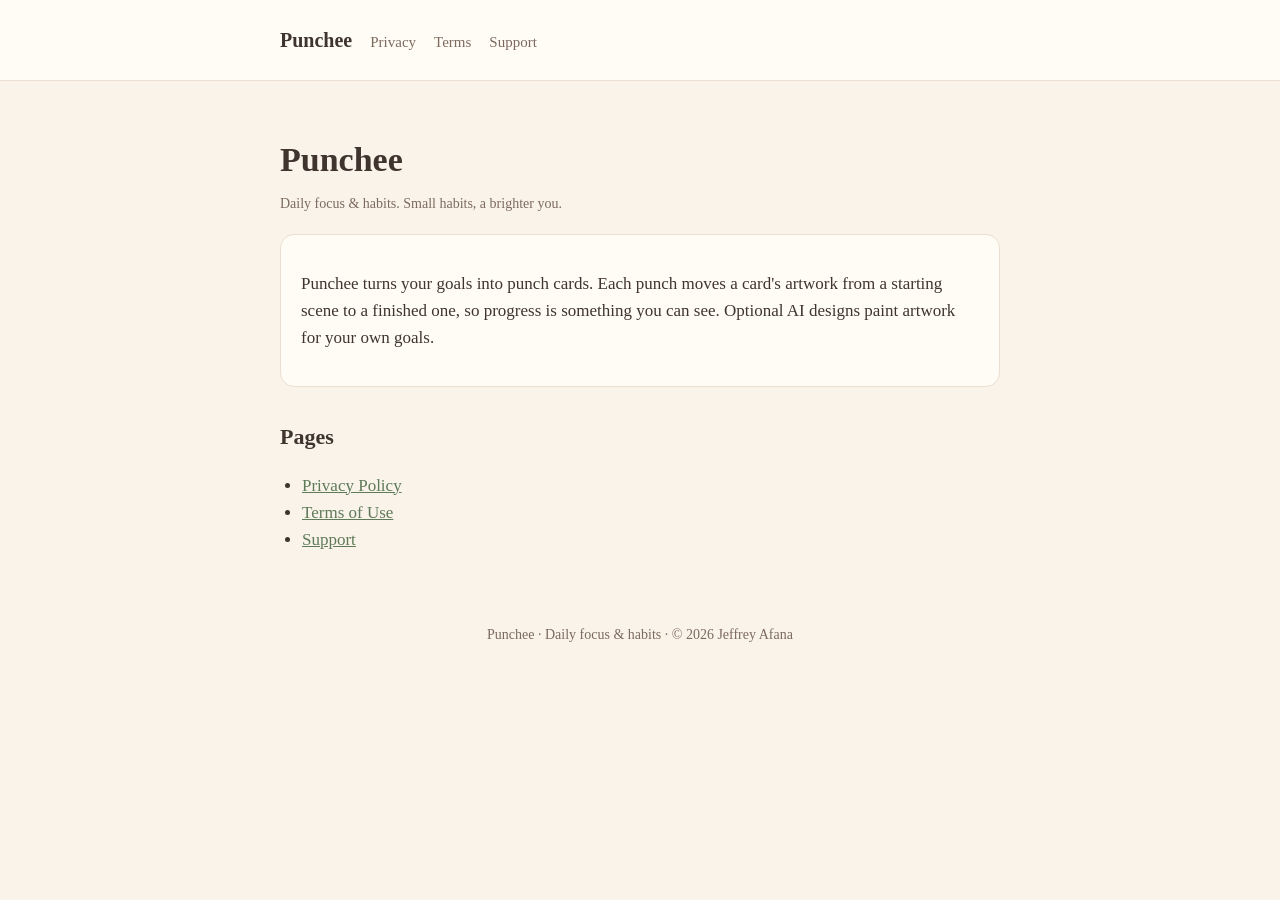
==== index.html @ 7cc59b9c "Punchee public pages: privacy, terms, support" ====
<!doctype html><html lang="en"><head><meta charset="utf-8"><meta name="viewport" content="width=device-width,initial-scale=1"><title>Punchee</title><link rel="stylesheet" href="style.css"></head><body><header><div class="wrap"><nav><a class="brand" href="index.html">Punchee</a><a href="privacy.html">Privacy</a><a href="terms.html">Terms</a><a href="support.html">Support</a></nav></div></header><main class="wrap">
<h1>Punchee</h1><p class="meta">Daily focus &amp; habits. Small habits, a brighter you.</p>
<div class="card"><p>Punchee turns your goals into punch cards. Each punch moves a card's artwork from a starting scene to a finished one, so progress is something you can see. Optional AI designs paint artwork for your own goals.</p></div>
<h2>Pages</h2><ul><li><a href="privacy.html">Privacy Policy</a></li><li><a href="terms.html">Terms of Use</a></li><li><a href="support.html">Support</a></li></ul>
</main><footer>Punchee · Daily focus &amp; habits · © 2026 Jeffrey Afana</footer></body></html>
---- style.css ----
:root{--cream:#F9F3EA;--sage:#8EA584;--blush:#E7B5AC;--taupe:#A88B7A;--charcoal:#3F342E;--ink:#3F342E;--muted:#7D6A5E;--card:#FFFCF6}
*{box-sizing:border-box}
body{margin:0;background:var(--cream);color:var(--ink);font:17px/1.6 Georgia,"Times New Roman",serif}
header{background:var(--card);border-bottom:1px solid #EADFD0}
.wrap{max-width:760px;margin:0 auto;padding:24px 20px}
nav a{color:var(--muted);text-decoration:none;margin-right:18px;font-size:15px}
nav a.brand{color:var(--charcoal);font-weight:bold;font-size:20px}
h1{font-size:34px;margin:28px 0 6px}
h2{font-size:22px;margin:32px 0 8px;color:var(--charcoal)}
p.meta{color:var(--muted);font-size:14px;margin-top:0}
.card{background:var(--card);border:1px solid #EADFD0;border-radius:14px;padding:18px 20px;margin:18px 0}
ul{padding-left:22px}
a{color:#5F7A58}
footer{color:var(--muted);font-size:14px;padding:30px 20px;text-align:center}
.pill{display:inline-block;background:var(--sage);color:#fff;border-radius:999px;padding:2px 10px;font-size:13px;margin-left:8px;vertical-align:middle}
@media (prefers-color-scheme: dark){:root{--cream:#2B2622;--card:#342E29;--ink:#F3EBE0;--muted:#C9B8A5;--charcoal:#F3EBE0}header{border-color:#4A413A}.card{border-color:#4A413A}a{color:#A9C29F}}
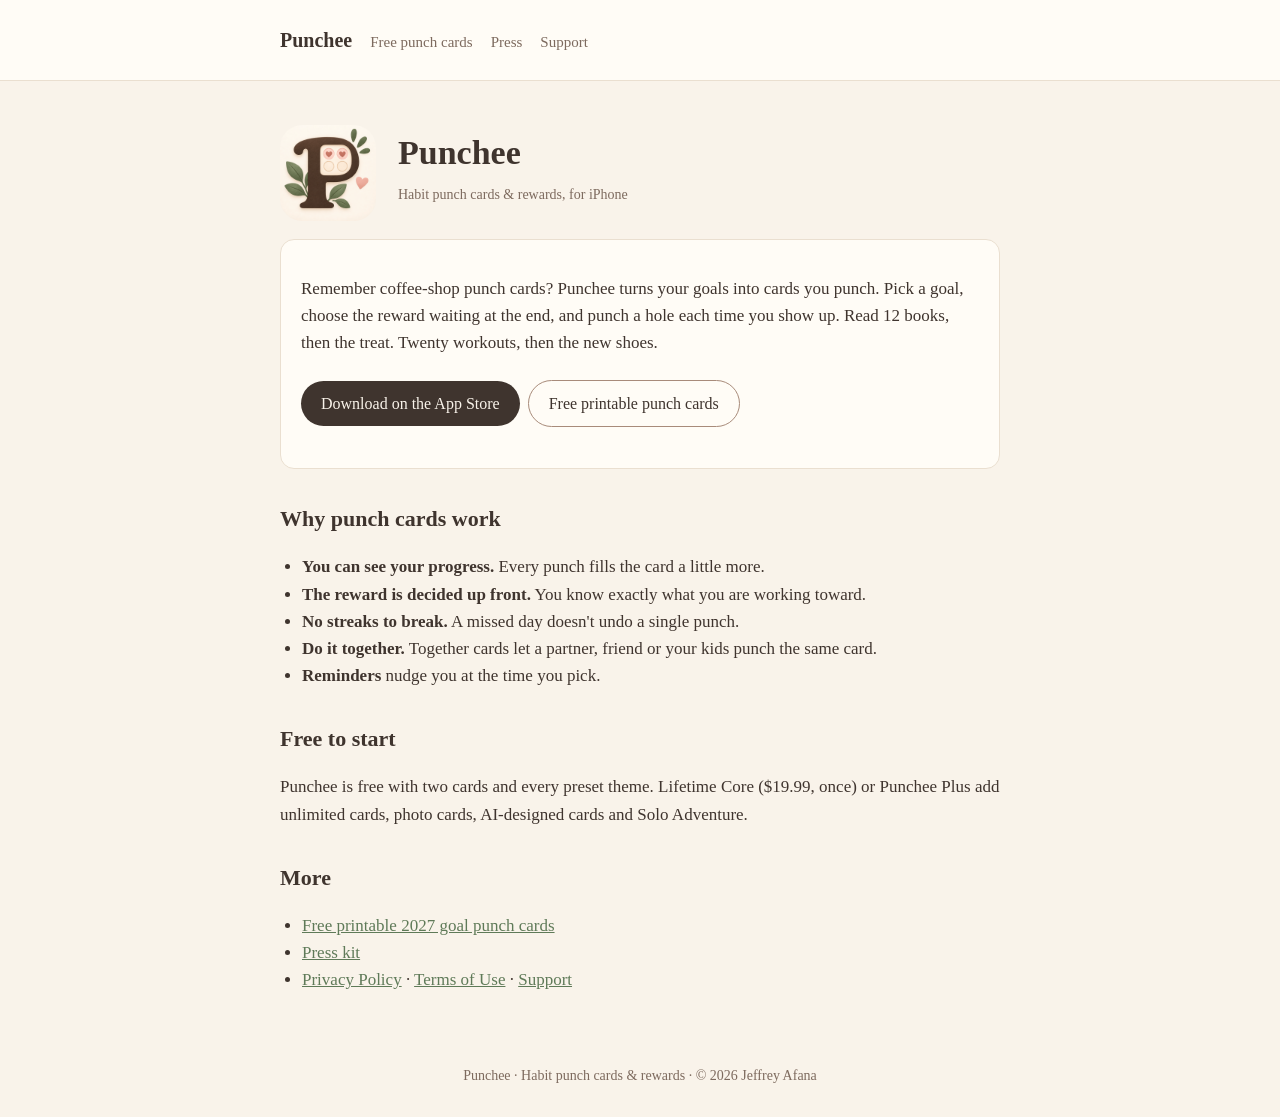
==== commit 18908b99: "Add 2027 printable punch cards page, press kit, and refresh home page Home page now leads with the p" ====
--- a/index.html
+++ b/index.html
@@ -1,5 +1,13 @@
-<!doctype html><html lang="en"><head><meta charset="utf-8"><meta name="viewport" content="width=device-width,initial-scale=1"><title>Punchee</title><link rel="stylesheet" href="style.css"></head><body><header><div class="wrap"><nav><a class="brand" href="index.html">Punchee</a><a href="privacy.html">Privacy</a><a href="terms.html">Terms</a><a href="support.html">Support</a></nav></div></header><main class="wrap">
-<h1>Punchee</h1><p class="meta">Daily focus &amp; habits. Small habits, a brighter you.</p>
-<div class="card"><p>Punchee turns your goals into punch cards. Each punch moves a card's artwork from a starting scene to a finished one, so progress is something you can see. Optional AI designs paint artwork for your own goals.</p></div>
-<h2>Pages</h2><ul><li><a href="privacy.html">Privacy Policy</a></li><li><a href="terms.html">Terms of Use</a></li><li><a href="support.html">Support</a></li></ul>
-</main><footer>Punchee · Daily focus &amp; habits · © 2026 Jeffrey Afana</footer></body></html>
+<!doctype html><html lang="en"><head><meta charset="utf-8"><meta name="viewport" content="width=device-width,initial-scale=1"><title>Punchee: habit punch cards and rewards</title><meta name="description" content="Punchee turns your goals into punch cards. Punch a hole for every step and earn the reward you chose. Free on iPhone."><meta property="og:title" content="Punchee: habit punch cards and rewards"><meta property="og:description" content="Turn your goals into punch cards and earn the reward you chose."><meta property="og:image" content="https://jfan2011.github.io/punchee-site/icon-512.png"><link rel="apple-touch-icon" href="apple-touch-icon.png"><link rel="stylesheet" href="style.css"></head><body><header><div class="wrap"><nav><a class="brand" href="index.html">Punchee</a><a href="punch-cards-2027.html">Free punch cards</a><a href="press.html">Press</a><a href="support.html">Support</a></nav></div></header><main class="wrap">
+<div class="hero"><img src="icon-512.png" alt="Punchee app icon"><div><h1>Punchee</h1><p class="meta">Habit punch cards &amp; rewards, for iPhone</p></div></div>
+<div class="card"><p>Remember coffee-shop punch cards? Punchee turns your goals into cards you punch. Pick a goal, choose the reward waiting at the end, and punch a hole each time you show up. Read 12 books, then the treat. Twenty workouts, then the new shoes.</p>
+<p><a class="btn" href="https://apps.apple.com/app/id6800192577">Download on the App Store</a><a class="btn alt" href="punch-cards-2027.html">Free printable punch cards</a></p></div>
+<h2>Why punch cards work</h2><ul>
+<li><b>You can see your progress.</b> Every punch fills the card a little more.</li>
+<li><b>The reward is decided up front.</b> You know exactly what you are working toward.</li>
+<li><b>No streaks to break.</b> A missed day doesn't undo a single punch.</li>
+<li><b>Do it together.</b> Together cards let a partner, friend or your kids punch the same card.</li>
+<li><b>Reminders</b> nudge you at the time you pick.</li></ul>
+<h2>Free to start</h2><p>Punchee is free with two cards and every preset theme. Lifetime Core ($19.99, once) or Punchee Plus add unlimited cards, photo cards, AI-designed cards and Solo Adventure.</p>
+<h2>More</h2><ul><li><a href="punch-cards-2027.html">Free printable 2027 goal punch cards</a></li><li><a href="press.html">Press kit</a></li><li><a href="privacy.html">Privacy Policy</a> · <a href="terms.html">Terms of Use</a> · <a href="support.html">Support</a></li></ul>
+</main><footer>Punchee · Habit punch cards &amp; rewards · © 2026 Jeffrey Afana</footer></body></html>
--- a/style.css
+++ b/style.css
@@ -14,3 +14,23 @@
 footer{color:var(--muted);font-size:14px;padding:30px 20px;text-align:center}
 .pill{display:inline-block;background:var(--sage);color:#fff;border-radius:999px;padding:2px 10px;font-size:13px;margin-left:8px;vertical-align:middle}
 @media (prefers-color-scheme: dark){:root{--cream:#2B2622;--card:#342E29;--ink:#F3EBE0;--muted:#C9B8A5;--charcoal:#F3EBE0}header{border-color:#4A413A}.card{border-color:#4A413A}a{color:#A9C29F}}
+.hero{display:flex;gap:22px;align-items:center;margin-top:20px}
+.hero img{width:96px;height:96px;border-radius:22px;flex:none}
+.hero h1{margin:0 0 4px}
+.btn{display:inline-block;background:var(--charcoal);color:var(--cream);text-decoration:none;border-radius:999px;padding:10px 20px;font-size:16px;margin:6px 8px 6px 0}
+.btn.alt{background:transparent;color:var(--charcoal);border:1px solid var(--taupe)}
+.cards{display:grid;grid-template-columns:repeat(auto-fit,minmax(300px,1fr));gap:18px;margin:18px 0}
+.pc{background:#FFFCF6;color:#3F342E;border:2px solid #A88B7A;border-radius:16px;padding:16px 18px;break-inside:avoid;page-break-inside:avoid}
+.pc .t{font-size:20px;font-weight:bold;margin:0}
+.pc .g{font-size:14px;color:#7D6A5E;margin:2px 0 10px}
+.pc .holes{display:grid;grid-template-columns:repeat(var(--cols,5),1fr);gap:8px;margin:8px 0 12px}
+.pc .holes span{aspect-ratio:1;border:2px dashed #A88B7A;border-radius:50%;display:block}
+.pc .r{border-top:1px solid #EADFD0;padding-top:8px;font-size:15px}
+.pc .r b{color:#8EA584}
+.pc .mark{float:right;font-size:12px;color:#A88B7A}
+.pc.blank .t,.pc.blank .g{border-bottom:1px solid #EADFD0;min-height:26px}
+.facts td{padding:6px 12px 6px 0;vertical-align:top}
+.facts td:first-child{color:var(--muted);white-space:nowrap}
+.shots img{width:150px;border-radius:14px;margin:0 10px 10px 0;border:1px solid #EADFD0}
+@media (max-width:520px){.hero{flex-direction:column;align-items:flex-start}}
+@media print{header,footer,.noprint{display:none!important}body{background:#fff}.wrap{max-width:none;padding:0}.cards{grid-template-columns:1fr 1fr;gap:14px}}
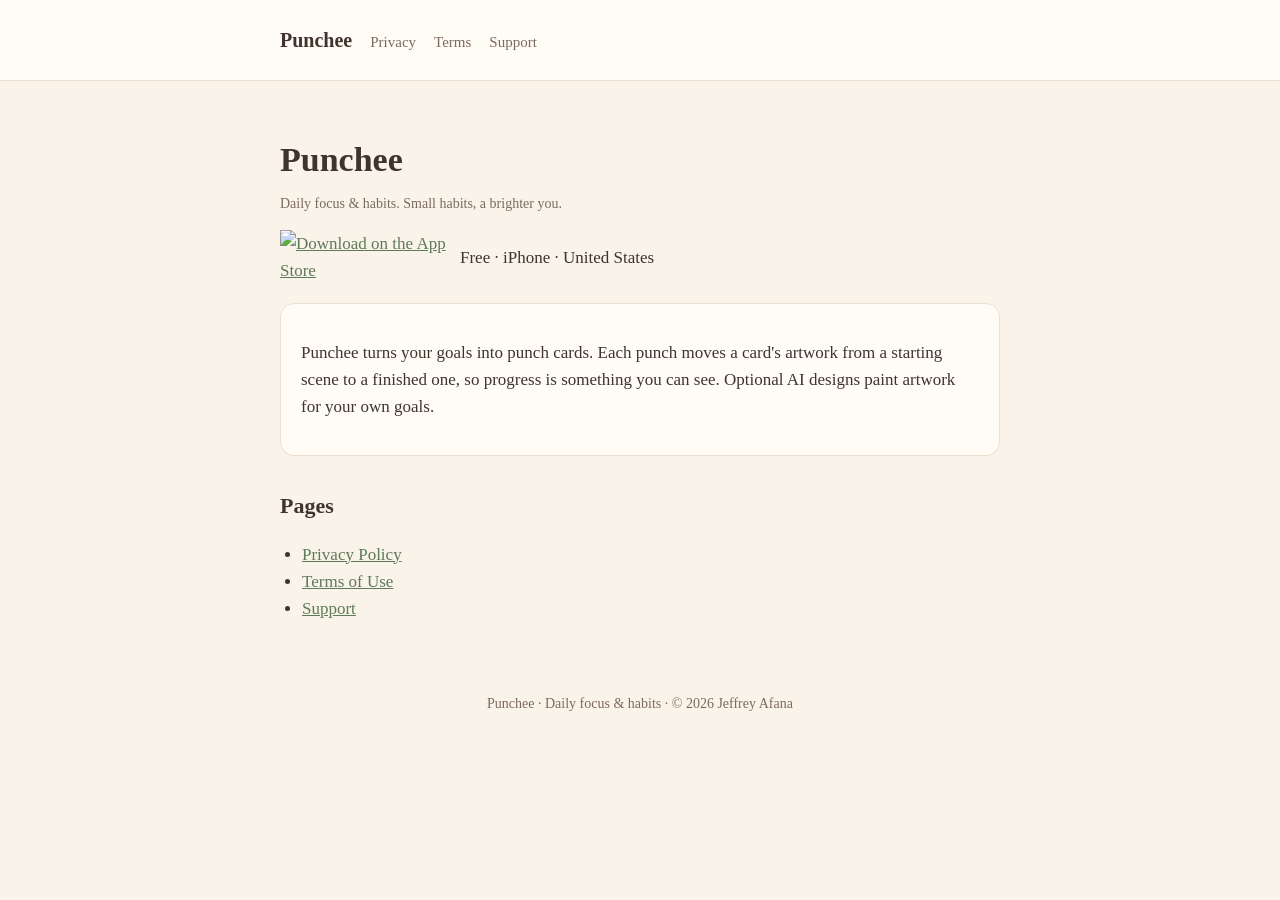
==== commit 9b976889: "Add App Store download badge and Smart App Banner to home page Co-Authored-By: Claude Fable 5.1 <nor" ====
--- a/index.html
+++ b/index.html
@@ -1,13 +1,6 @@
-<!doctype html><html lang="en"><head><meta charset="utf-8"><meta name="viewport" content="width=device-width,initial-scale=1"><title>Punchee: habit punch cards and rewards</title><meta name="description" content="Punchee turns your goals into punch cards. Punch a hole for every step and earn the reward you chose. Free on iPhone."><meta property="og:title" content="Punchee: habit punch cards and rewards"><meta property="og:description" content="Turn your goals into punch cards and earn the reward you chose."><meta property="og:image" content="https://jfan2011.github.io/punchee-site/icon-512.png"><link rel="apple-touch-icon" href="apple-touch-icon.png"><link rel="stylesheet" href="style.css"></head><body><header><div class="wrap"><nav><a class="brand" href="index.html">Punchee</a><a href="punch-cards-2027.html">Free punch cards</a><a href="press.html">Press</a><a href="support.html">Support</a></nav></div></header><main class="wrap">
-<div class="hero"><img src="icon-512.png" alt="Punchee app icon"><div><h1>Punchee</h1><p class="meta">Habit punch cards &amp; rewards, for iPhone</p></div></div>
-<div class="card"><p>Remember coffee-shop punch cards? Punchee turns your goals into cards you punch. Pick a goal, choose the reward waiting at the end, and punch a hole each time you show up. Read 12 books, then the treat. Twenty workouts, then the new shoes.</p>
-<p><a class="btn" href="https://apps.apple.com/app/id6800192577">Download on the App Store</a><a class="btn alt" href="punch-cards-2027.html">Free printable punch cards</a></p></div>
-<h2>Why punch cards work</h2><ul>
-<li><b>You can see your progress.</b> Every punch fills the card a little more.</li>
-<li><b>The reward is decided up front.</b> You know exactly what you are working toward.</li>
-<li><b>No streaks to break.</b> A missed day doesn't undo a single punch.</li>
-<li><b>Do it together.</b> Together cards let a partner, friend or your kids punch the same card.</li>
-<li><b>Reminders</b> nudge you at the time you pick.</li></ul>
-<h2>Free to start</h2><p>Punchee is free with two cards and every preset theme. Lifetime Core ($19.99, once) or Punchee Plus add unlimited cards, photo cards, AI-designed cards and Solo Adventure.</p>
-<h2>More</h2><ul><li><a href="punch-cards-2027.html">Free printable 2027 goal punch cards</a></li><li><a href="press.html">Press kit</a></li><li><a href="privacy.html">Privacy Policy</a> · <a href="terms.html">Terms of Use</a> · <a href="support.html">Support</a></li></ul>
-</main><footer>Punchee · Habit punch cards &amp; rewards · © 2026 Jeffrey Afana</footer></body></html>
+<!doctype html><html lang="en"><head><meta charset="utf-8"><meta name="viewport" content="width=device-width,initial-scale=1"><title>Punchee</title><meta name="apple-itunes-app" content="app-id=6800192577"><meta name="description" content="Punchee turns your goals into punch cards with artwork that grows as you make progress. Free on the App Store."><link rel="stylesheet" href="style.css"></head><body><header><div class="wrap"><nav><a class="brand" href="index.html">Punchee</a><a href="privacy.html">Privacy</a><a href="terms.html">Terms</a><a href="support.html">Support</a></nav></div></header><main class="wrap">
+<h1>Punchee</h1><p class="meta">Daily focus &amp; habits. Small habits, a brighter you.</p>
+<p class="cta"><a class="badge" href="https://apps.apple.com/us/app/id6800192577" aria-label="Download Punchee on the App Store"><img src="https://toolbox.marketingtools.apple.com/api/badges/download-on-the-app-store/black/en-us?size=250x83" alt="Download on the App Store" width="166" height="55"></a><span class="meta">Free · iPhone · United States</span></p>
+<div class="card"><p>Punchee turns your goals into punch cards. Each punch moves a card's artwork from a starting scene to a finished one, so progress is something you can see. Optional AI designs paint artwork for your own goals.</p></div>
+<h2>Pages</h2><ul><li><a href="privacy.html">Privacy Policy</a></li><li><a href="terms.html">Terms of Use</a></li><li><a href="support.html">Support</a></li></ul>
+</main><footer>Punchee · Daily focus &amp; habits · © 2026 Jeffrey Afana</footer></body></html>
--- a/style.css
+++ b/style.css
@@ -12,25 +12,7 @@
 ul{padding-left:22px}
 a{color:#5F7A58}
 footer{color:var(--muted);font-size:14px;padding:30px 20px;text-align:center}
+p.cta{margin:14px 0 6px;display:flex;align-items:center;gap:14px;flex-wrap:wrap}
+.badge img{display:block;height:55px;width:auto}
 .pill{display:inline-block;background:var(--sage);color:#fff;border-radius:999px;padding:2px 10px;font-size:13px;margin-left:8px;vertical-align:middle}
 @media (prefers-color-scheme: dark){:root{--cream:#2B2622;--card:#342E29;--ink:#F3EBE0;--muted:#C9B8A5;--charcoal:#F3EBE0}header{border-color:#4A413A}.card{border-color:#4A413A}a{color:#A9C29F}}
-.hero{display:flex;gap:22px;align-items:center;margin-top:20px}
-.hero img{width:96px;height:96px;border-radius:22px;flex:none}
-.hero h1{margin:0 0 4px}
-.btn{display:inline-block;background:var(--charcoal);color:var(--cream);text-decoration:none;border-radius:999px;padding:10px 20px;font-size:16px;margin:6px 8px 6px 0}
-.btn.alt{background:transparent;color:var(--charcoal);border:1px solid var(--taupe)}
-.cards{display:grid;grid-template-columns:repeat(auto-fit,minmax(300px,1fr));gap:18px;margin:18px 0}
-.pc{background:#FFFCF6;color:#3F342E;border:2px solid #A88B7A;border-radius:16px;padding:16px 18px;break-inside:avoid;page-break-inside:avoid}
-.pc .t{font-size:20px;font-weight:bold;margin:0}
-.pc .g{font-size:14px;color:#7D6A5E;margin:2px 0 10px}
-.pc .holes{display:grid;grid-template-columns:repeat(var(--cols,5),1fr);gap:8px;margin:8px 0 12px}
-.pc .holes span{aspect-ratio:1;border:2px dashed #A88B7A;border-radius:50%;display:block}
-.pc .r{border-top:1px solid #EADFD0;padding-top:8px;font-size:15px}
-.pc .r b{color:#8EA584}
-.pc .mark{float:right;font-size:12px;color:#A88B7A}
-.pc.blank .t,.pc.blank .g{border-bottom:1px solid #EADFD0;min-height:26px}
-.facts td{padding:6px 12px 6px 0;vertical-align:top}
-.facts td:first-child{color:var(--muted);white-space:nowrap}
-.shots img{width:150px;border-radius:14px;margin:0 10px 10px 0;border:1px solid #EADFD0}
-@media (max-width:520px){.hero{flex-direction:column;align-items:flex-start}}
-@media print{header,footer,.noprint{display:none!important}body{background:#fff}.wrap{max-width:none;padding:0}.cards{grid-template-columns:1fr 1fr;gap:14px}}
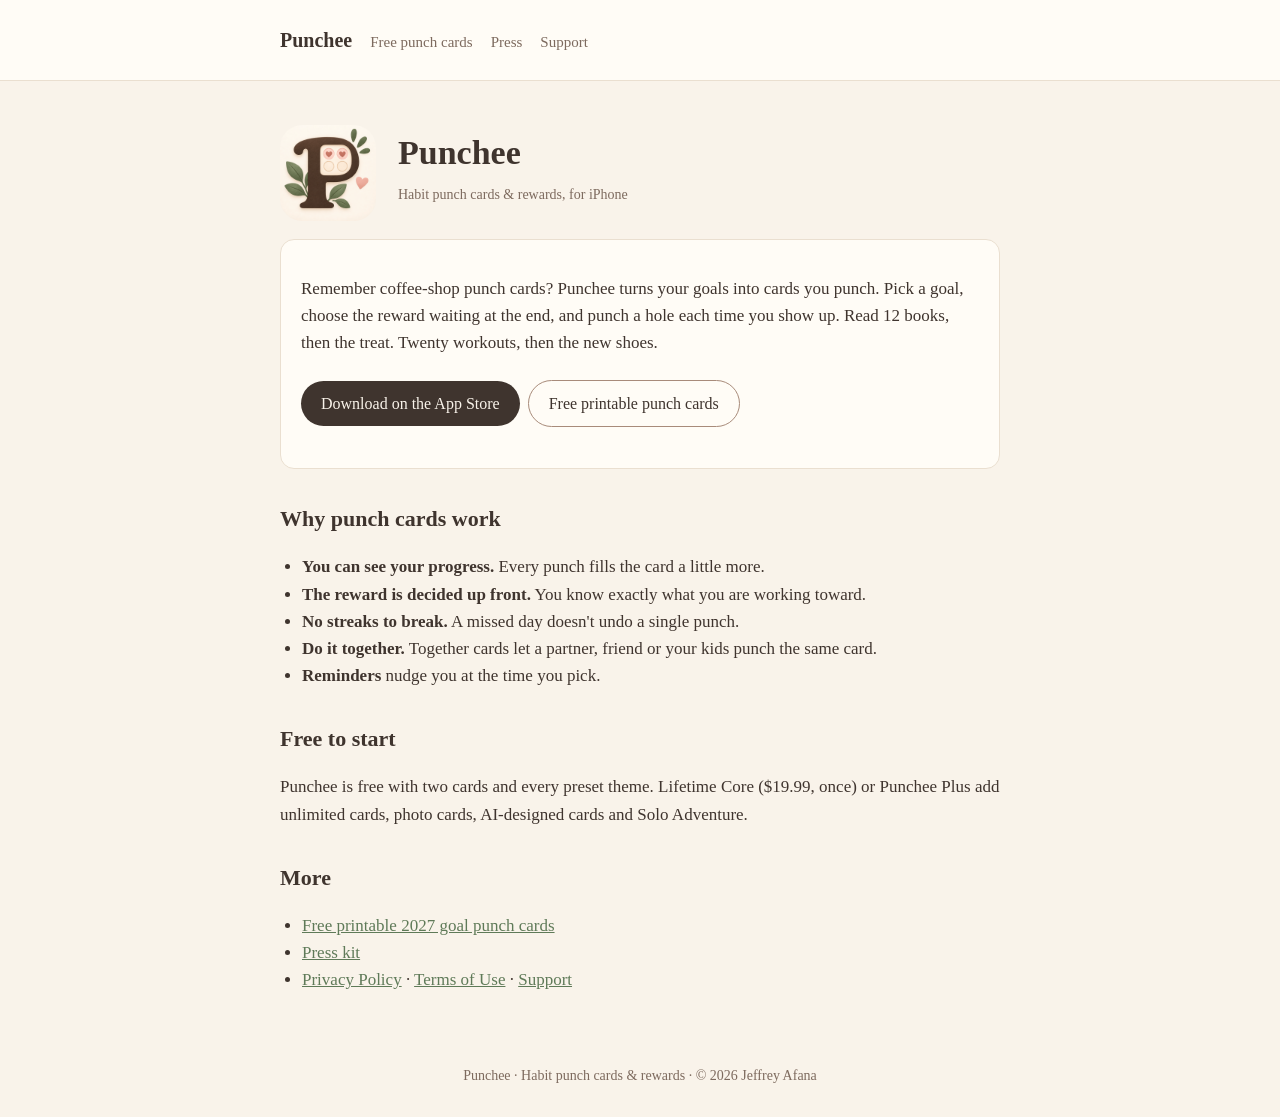
==== commit 83a63fdd: "Merge pull request #2 from Jfan2011/claude/project-thread-fny18f Add 2027 printable punch cards, pre" ====
--- a/index.html
+++ b/index.html
@@ -1,6 +1,13 @@
-<!doctype html><html lang="en"><head><meta charset="utf-8"><meta name="viewport" content="width=device-width,initial-scale=1"><title>Punchee</title><meta name="apple-itunes-app" content="app-id=6800192577"><meta name="description" content="Punchee turns your goals into punch cards with artwork that grows as you make progress. Free on the App Store."><link rel="stylesheet" href="style.css"></head><body><header><div class="wrap"><nav><a class="brand" href="index.html">Punchee</a><a href="privacy.html">Privacy</a><a href="terms.html">Terms</a><a href="support.html">Support</a></nav></div></header><main class="wrap">
-<h1>Punchee</h1><p class="meta">Daily focus &amp; habits. Small habits, a brighter you.</p>
-<p class="cta"><a class="badge" href="https://apps.apple.com/us/app/id6800192577" aria-label="Download Punchee on the App Store"><img src="https://toolbox.marketingtools.apple.com/api/badges/download-on-the-app-store/black/en-us?size=250x83" alt="Download on the App Store" width="166" height="55"></a><span class="meta">Free · iPhone · United States</span></p>
-<div class="card"><p>Punchee turns your goals into punch cards. Each punch moves a card's artwork from a starting scene to a finished one, so progress is something you can see. Optional AI designs paint artwork for your own goals.</p></div>
-<h2>Pages</h2><ul><li><a href="privacy.html">Privacy Policy</a></li><li><a href="terms.html">Terms of Use</a></li><li><a href="support.html">Support</a></li></ul>
-</main><footer>Punchee · Daily focus &amp; habits · © 2026 Jeffrey Afana</footer></body></html>
+<!doctype html><html lang="en"><head><meta charset="utf-8"><meta name="viewport" content="width=device-width,initial-scale=1"><title>Punchee: habit punch cards and rewards</title><meta name="description" content="Punchee turns your goals into punch cards. Punch a hole for every step and earn the reward you chose. Free on iPhone."><meta property="og:title" content="Punchee: habit punch cards and rewards"><meta property="og:description" content="Turn your goals into punch cards and earn the reward you chose."><meta property="og:image" content="https://jfan2011.github.io/punchee-site/icon-512.png"><link rel="apple-touch-icon" href="apple-touch-icon.png"><link rel="stylesheet" href="style.css"></head><body><header><div class="wrap"><nav><a class="brand" href="index.html">Punchee</a><a href="punch-cards-2027.html">Free punch cards</a><a href="press.html">Press</a><a href="support.html">Support</a></nav></div></header><main class="wrap">
+<div class="hero"><img src="icon-512.png" alt="Punchee app icon"><div><h1>Punchee</h1><p class="meta">Habit punch cards &amp; rewards, for iPhone</p></div></div>
+<div class="card"><p>Remember coffee-shop punch cards? Punchee turns your goals into cards you punch. Pick a goal, choose the reward waiting at the end, and punch a hole each time you show up. Read 12 books, then the treat. Twenty workouts, then the new shoes.</p>
+<p><a class="btn" href="https://apps.apple.com/app/id6800192577">Download on the App Store</a><a class="btn alt" href="punch-cards-2027.html">Free printable punch cards</a></p></div>
+<h2>Why punch cards work</h2><ul>
+<li><b>You can see your progress.</b> Every punch fills the card a little more.</li>
+<li><b>The reward is decided up front.</b> You know exactly what you are working toward.</li>
+<li><b>No streaks to break.</b> A missed day doesn't undo a single punch.</li>
+<li><b>Do it together.</b> Together cards let a partner, friend or your kids punch the same card.</li>
+<li><b>Reminders</b> nudge you at the time you pick.</li></ul>
+<h2>Free to start</h2><p>Punchee is free with two cards and every preset theme. Lifetime Core ($19.99, once) or Punchee Plus add unlimited cards, photo cards, AI-designed cards and Solo Adventure.</p>
+<h2>More</h2><ul><li><a href="punch-cards-2027.html">Free printable 2027 goal punch cards</a></li><li><a href="press.html">Press kit</a></li><li><a href="privacy.html">Privacy Policy</a> · <a href="terms.html">Terms of Use</a> · <a href="support.html">Support</a></li></ul>
+</main><footer>Punchee · Habit punch cards &amp; rewards · © 2026 Jeffrey Afana</footer></body></html>
--- a/style.css
+++ b/style.css
@@ -12,7 +12,25 @@
 ul{padding-left:22px}
 a{color:#5F7A58}
 footer{color:var(--muted);font-size:14px;padding:30px 20px;text-align:center}
-p.cta{margin:14px 0 6px;display:flex;align-items:center;gap:14px;flex-wrap:wrap}
-.badge img{display:block;height:55px;width:auto}
 .pill{display:inline-block;background:var(--sage);color:#fff;border-radius:999px;padding:2px 10px;font-size:13px;margin-left:8px;vertical-align:middle}
 @media (prefers-color-scheme: dark){:root{--cream:#2B2622;--card:#342E29;--ink:#F3EBE0;--muted:#C9B8A5;--charcoal:#F3EBE0}header{border-color:#4A413A}.card{border-color:#4A413A}a{color:#A9C29F}}
+.hero{display:flex;gap:22px;align-items:center;margin-top:20px}
+.hero img{width:96px;height:96px;border-radius:22px;flex:none}
+.hero h1{margin:0 0 4px}
+.btn{display:inline-block;background:var(--charcoal);color:var(--cream);text-decoration:none;border-radius:999px;padding:10px 20px;font-size:16px;margin:6px 8px 6px 0}
+.btn.alt{background:transparent;color:var(--charcoal);border:1px solid var(--taupe)}
+.cards{display:grid;grid-template-columns:repeat(auto-fit,minmax(300px,1fr));gap:18px;margin:18px 0}
+.pc{background:#FFFCF6;color:#3F342E;border:2px solid #A88B7A;border-radius:16px;padding:16px 18px;break-inside:avoid;page-break-inside:avoid}
+.pc .t{font-size:20px;font-weight:bold;margin:0}
+.pc .g{font-size:14px;color:#7D6A5E;margin:2px 0 10px}
+.pc .holes{display:grid;grid-template-columns:repeat(var(--cols,5),1fr);gap:8px;margin:8px 0 12px}
+.pc .holes span{aspect-ratio:1;border:2px dashed #A88B7A;border-radius:50%;display:block}
+.pc .r{border-top:1px solid #EADFD0;padding-top:8px;font-size:15px}
+.pc .r b{color:#8EA584}
+.pc .mark{float:right;font-size:12px;color:#A88B7A}
+.pc.blank .t,.pc.blank .g{border-bottom:1px solid #EADFD0;min-height:26px}
+.facts td{padding:6px 12px 6px 0;vertical-align:top}
+.facts td:first-child{color:var(--muted);white-space:nowrap}
+.shots img{width:150px;border-radius:14px;margin:0 10px 10px 0;border:1px solid #EADFD0}
+@media (max-width:520px){.hero{flex-direction:column;align-items:flex-start}}
+@media print{header,footer,.noprint{display:none!important}body{background:#fff}.wrap{max-width:none;padding:0}.cards{grid-template-columns:1fr 1fr;gap:14px}}
